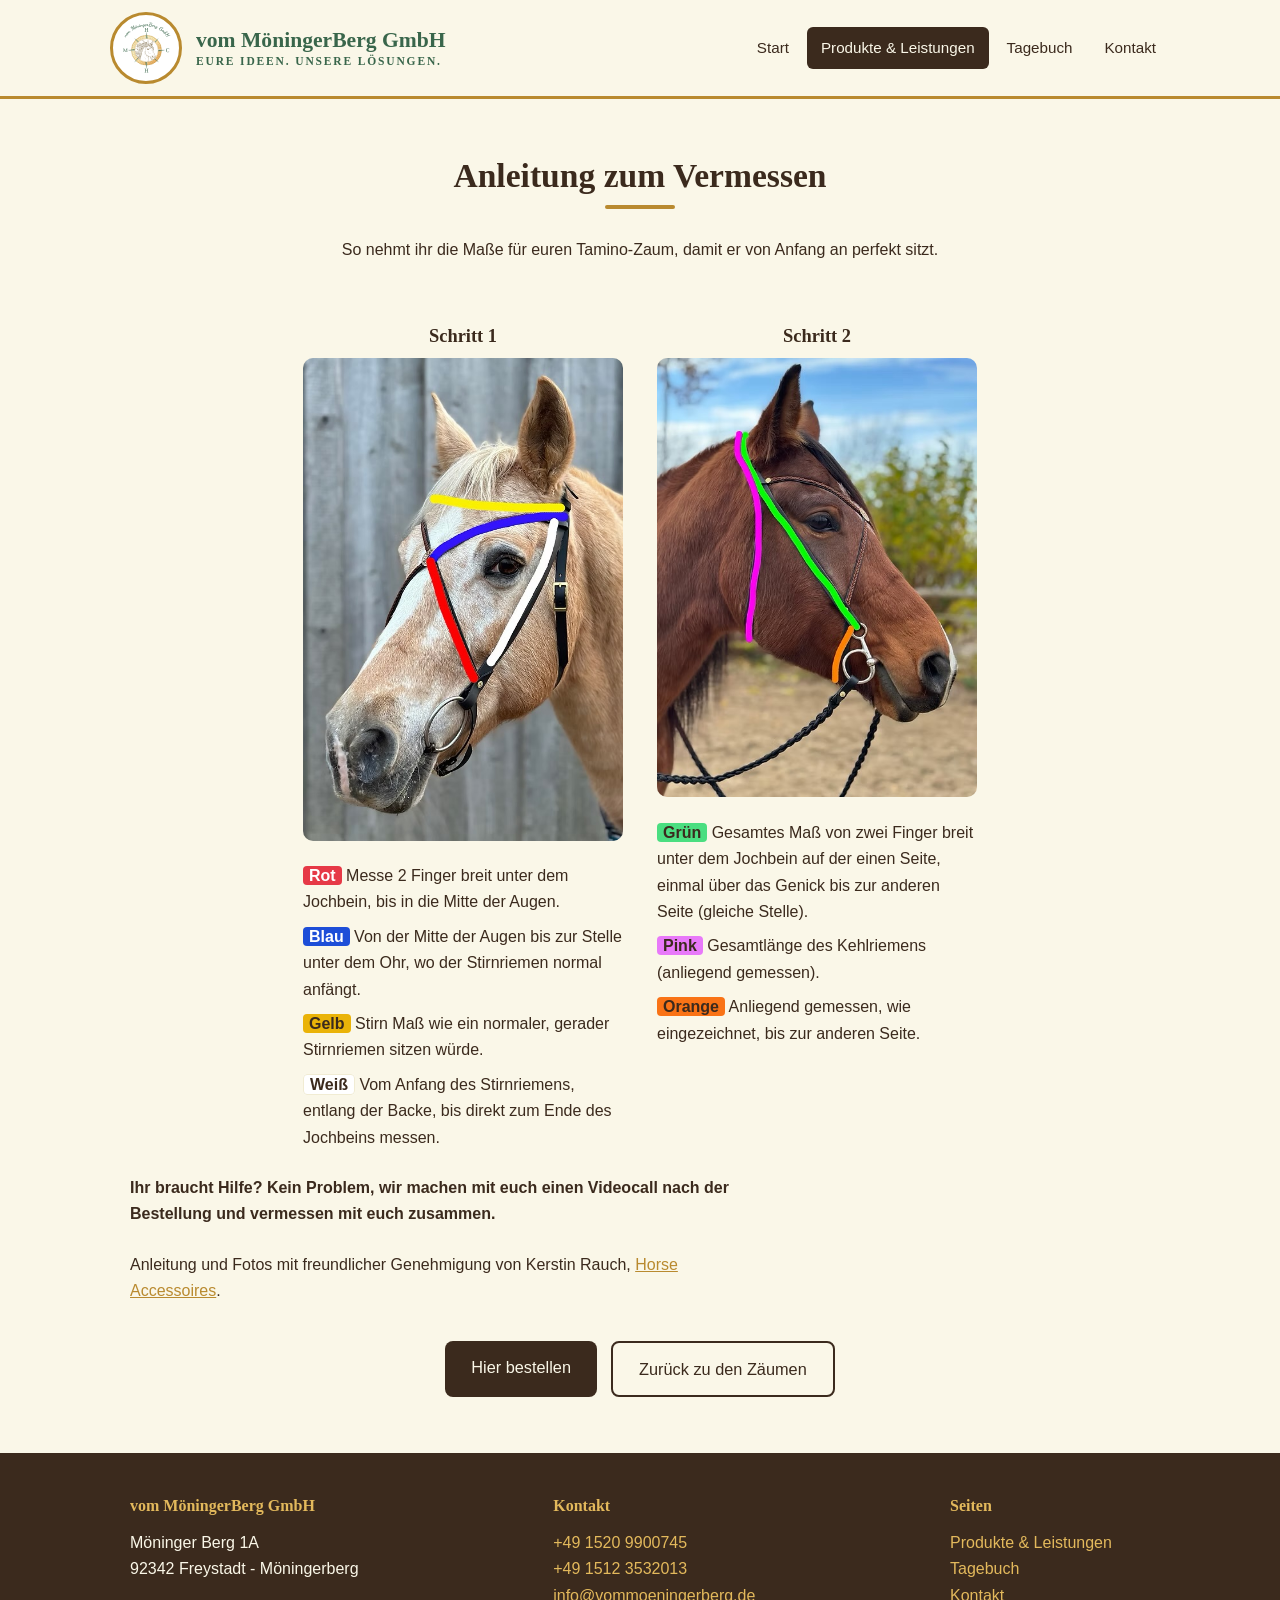
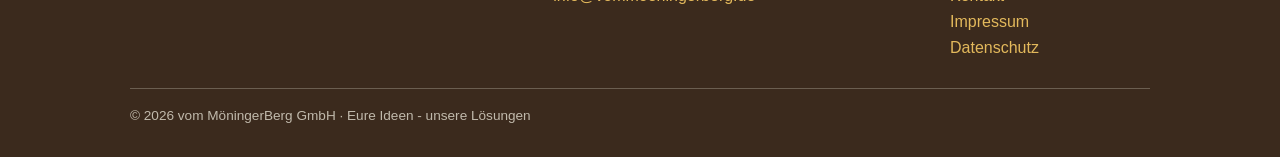
==== anleitung-vermessen.html @ 2d28aab5 "Neue Anleitungsseite zum Vermessen für den Tamino-Zaum Mit Fotos/Anleitung von Kerstin Rauch (Horse " ====
<!DOCTYPE html>
<html lang="de">
<head>
<meta charset="utf-8">
<meta name="viewport" content="width=device-width, initial-scale=1">
<title>Anleitung zum Vermessen - vom MöningerBerg GmbH</title>
<meta name="description" content="So nehmt ihr die Maße für euren Tamino-Zaum: Schritt-für-Schritt-Anleitung zum Vermessen, mit freundlicher Genehmigung von Horse Accessoires.">
<link rel="stylesheet" href="style.css?v=18">
<link rel="canonical" href="https://www.vommoeningerberg.de/anleitung-vermessen.html">
<link rel="icon" href="assets/favicon.ico" sizes="any">
<link rel="icon" type="image/png" href="assets/favicon.png">
<link rel="apple-touch-icon" href="assets/favicon.png">
<meta property="og:type" content="website">
<meta property="og:site_name" content="vom MöningerBerg GmbH">
<meta property="og:locale" content="de_DE">
<meta property="og:title" content="Anleitung zum Vermessen - vom MöningerBerg GmbH">
<meta property="og:description" content="So nehmt ihr die Maße für euren Tamino-Zaum: Schritt-für-Schritt-Anleitung zum Vermessen, mit freundlicher Genehmigung von Horse Accessoires.">
<meta property="og:url" content="https://www.vommoeningerberg.de/anleitung-vermessen.html">
<meta property="og:image" content="https://www.vommoeningerberg.de/assets/og-vorschau.jpg">
<meta property="og:image:width" content="1200">
<meta property="og:image:height" content="630">
<meta name="twitter:card" content="summary_large_image">
<meta name="twitter:title" content="Anleitung zum Vermessen - vom MöningerBerg GmbH">
<meta name="twitter:description" content="So nehmt ihr die Maße für euren Tamino-Zaum: Schritt-für-Schritt-Anleitung zum Vermessen, mit freundlicher Genehmigung von Horse Accessoires.">
<meta name="twitter:image" content="https://www.vommoeningerberg.de/assets/og-vorschau.jpg">
</head>
<body>

<header class="site">
  <div class="wrap headbar">
    <div class="logo-badge" aria-hidden="true"></div>
    <a class="wordmark" href="index.html">vom MöningerBerg GmbH
      <small>Eure Ideen. Unsere Lösungen.</small>
    </a>
    <nav class="main">
      <a href="index.html">Start</a>
      <a class="aktiv" href="produkte.html">Produkte &amp; Leistungen</a>
      <a href="tagebuch.html">Tagebuch</a>
      <a href="kontakt.html">Kontakt</a>
    </nav>
  </div>
</header>

<section class="block">
  <div class="wrap">
    <div class="zentriert">
      <h1>Anleitung zum Vermessen</h1>
      <div class="goldlinie"></div>
      <p class="sub" style="max-width:620px;margin:0 auto 36px">So nehmt ihr die Maße für euren Tamino-Zaum, damit er von Anfang an perfekt sitzt.</p>
    </div>

    <div style="display:flex;flex-wrap:wrap;gap:34px;justify-content:center">
      <div style="max-width:320px">
        <h3 style="text-align:center;margin-bottom:10px">Schritt 1</h3>
        <img src="assets/anleitung-vermessen-1.jpg" width="560" height="844" loading="lazy" style="width:100%;height:auto;border-radius:10px" alt="Anleitung zum Vermessen: farbige Linien am Pferdekopf zeigen Genickstück, Backenstück, Nasenriemen und Stirnband">
        <p style="margin-top:14px"><span style="background:#e63946;color:#fff;padding:1px 6px;border-radius:4px;font-weight:600">Rot</span> Messe 2 Finger breit unter dem Jochbein, bis in die Mitte der Augen.</p>
        <p style="margin-top:8px"><span style="background:#1d4ed8;color:#fff;padding:1px 6px;border-radius:4px;font-weight:600">Blau</span> Von der Mitte der Augen bis zur Stelle unter dem Ohr, wo der Stirnriemen normal anfängt.</p>
        <p style="margin-top:8px"><span style="background:#eab308;color:#3b2a1d;padding:1px 6px;border-radius:4px;font-weight:600">Gelb</span> Stirn Maß wie ein normaler, gerader Stirnriemen sitzen würde.</p>
        <p style="margin-top:8px"><span style="background:#fff;color:#3b2a1d;padding:1px 6px;border-radius:4px;font-weight:600;border:1px solid var(--creme-dunkel)">Weiß</span> Vom Anfang des Stirnriemens, entlang der Backe, bis direkt zum Ende des Jochbeins messen.</p>
      </div>
      <div style="max-width:320px">
        <h3 style="text-align:center;margin-bottom:10px">Schritt 2</h3>
        <img src="assets/anleitung-vermessen-2.jpg" width="500" height="686" loading="lazy" style="width:100%;height:auto;border-radius:10px" alt="Anleitung zum Vermessen im Profil: farbige Linien zeigen Genickstück und Backenstück am Pferdekopf">
        <p style="margin-top:14px"><span style="background:#4ade80;color:#3b2a1d;padding:1px 6px;border-radius:4px;font-weight:600">Grün</span> Gesamtes Maß von zwei Finger breit unter dem Jochbein auf der einen Seite, einmal über das Genick bis zur anderen Seite (gleiche Stelle).</p>
        <p style="margin-top:8px"><span style="background:#e879f9;color:#3b2a1d;padding:1px 6px;border-radius:4px;font-weight:600">Pink</span> Gesamtlänge des Kehlriemens (anliegend gemessen).</p>
        <p style="margin-top:8px"><span style="background:#f97316;color:#3b2a1d;padding:1px 6px;border-radius:4px;font-weight:600">Orange</span> Anliegend gemessen, wie eingezeichnet, bis zur anderen Seite.</p>
      </div>
    </div>

    <p style="margin-top:24px;max-width:620px;font-weight:700">Ihr braucht Hilfe? Kein Problem, wir machen mit euch einen Videocall nach der Bestellung und vermessen mit euch zusammen.</p>

    <p style="margin-top:24px;max-width:620px">Anleitung und Fotos mit freundlicher Genehmigung von Kerstin Rauch, <a href="https://www.horseaccessoires.de" target="_blank" rel="noopener">Horse Accessoires</a>.</p>

    <div class="knopfzeile" style="margin-top:36px">
      <a class="knopf voll" href="mailto:info@vommoeningerberg.de?subject=Bestellung%20Tamino-Zaum&body=Hallo%2C%0A%0Awir%20m%C3%B6chten%20einen%20Tamino-Zaum%20bestellen.%0A%0AName%3A%0APferdename%3A%0A%0AUnsere%20Ma%C3%9Fe%20%28siehe%20Anleitung%29%3A%0ARot%3A%0ABlau%3A%0AGelb%3A%0AWei%C3%9F%3A%0AGr%C3%BCn%3A%0APink%3A%0AOrange%3A%0A%0ALiebe%20Gr%C3%BC%C3%9Fe">Hier bestellen</a>
      <a class="knopf rand" href="produkte.html#zaeume">Zurück zu den Zäumen</a>
    </div>
  </div>
</section>

<footer class="site">
  <div class="wrap">
    <div class="fusszeilen">
      <div class="spalte">
        <h4>vom MöningerBerg GmbH</h4>
        <p>Möninger Berg 1A<br>92342 Freystadt - Möningerberg</p>
      </div>
      <div class="spalte">
        <h4>Kontakt</h4>
        <p><a href="tel:+4915209900745">+49 1520 9900745</a><br>
           <a href="tel:+4915123532013">+49 1512 3532013</a><br>
           <a href="mailto:info@vommoeningerberg.de">info@vommoeningerberg.de</a></p>
      </div>
      <div class="spalte">
        <h4>Seiten</h4>
        <p><a href="produkte.html">Produkte &amp; Leistungen</a><br>
           <a href="tagebuch.html">Tagebuch</a><br>
           <a href="kontakt.html">Kontakt</a><br>
           <a href="impressum.html">Impressum</a><br>
           <a href="datenschutz.html">Datenschutz</a></p>
      </div>
    </div>
    <p class="kleindruck">© 2026 vom MöningerBerg GmbH · Eure Ideen - unsere Lösungen</p>
  </div>
</footer>

</body>
</html>
---- style.css ----
/* vom MöningerBerg GmbH - Farbwelt nach Flyer: Creme, Dunkelbraun, Gold */
:root {
  --creme: #faf7e8;
  --creme-dunkel: #f1ecd3;
  --braun: #3b2a1d;
  --braun-hell: #6b5138;
  --gold: #b98a2f;
  --gold-hell: #e3b95c;
  --gruen: #39664b;
  --weiss: #ffffff;
}

* { margin: 0; padding: 0; box-sizing: border-box; }

body {
  background: var(--creme);
  color: var(--braun);
  font-family: "Avenir Next", "Segoe UI", Helvetica, Arial, sans-serif;
  line-height: 1.65;
}

h1, h2, h3, .wordmark {
  font-family: Georgia, "Times New Roman", serif;
  font-weight: 600;
  line-height: 1.25;
}

a { color: var(--gold); }

.wrap { max-width: 1060px; margin: 0 auto; padding: 0 20px; }

/* Kopfzeile */
header.site {
  background: var(--creme);
  border-bottom: 3px solid var(--gold);
  position: sticky; top: 0; z-index: 10;
}
.headbar { display: flex; align-items: center; gap: 14px; padding: 12px 0; flex-wrap: wrap; }
.logo-badge {
  width: 72px; height: 72px; border-radius: 50%;
  border: 3px solid var(--gold);
  background: var(--weiss) url("assets/logo-vmb.svg?v=6") center/74% no-repeat;
  flex-shrink: 0;
}
.wordmark { font-size: 1.35rem; color: var(--gruen); text-decoration: none; }
.wordmark small { display: block; font-size: 0.72rem; letter-spacing: 0.16em; text-transform: uppercase; color: var(--gruen); font-family: inherit; }
nav.main { margin-left: auto; display: flex; gap: 4px; flex-wrap: wrap; }
nav.main a {
  color: var(--braun); text-decoration: none; font-size: 0.95rem;
  padding: 8px 14px; border-radius: 6px;
}
nav.main a:hover { background: var(--creme-dunkel); }
nav.main a.aktiv { background: var(--braun); color: var(--creme); }

/* Held-Bereich: Tamino als dezenter Hintergrund hinter Creme-Schleier */
.hero {
  text-align: center;
  padding: 64px 20px 56px;
  background:
    linear-gradient(rgba(250, 247, 232, 0.78), rgba(250, 247, 232, 0.6) 45%, rgba(250, 247, 232, 0.86)),
    url("assets/tamino-hintergrund.jpg?v=2") center 28%/cover no-repeat;
}
.hero .logo-karte {
  display: block;
  width: min(380px, 78vw); height: auto;
  margin: 0 auto 18px;
}
.hero h1 { font-size: clamp(1.9rem, 5vw, 3rem); }
.hero .claim { font-size: clamp(1.05rem, 2.6vw, 1.35rem); color: var(--braun-hell); margin-top: 10px; }
.hero .sub { max-width: 620px; margin: 18px auto 0; }

.knopfzeile { margin-top: 30px; display: flex; gap: 14px; justify-content: center; flex-wrap: wrap; }
.knopf {
  display: inline-block; text-decoration: none; border-radius: 8px;
  padding: 13px 26px; font-size: 1.02rem;
}
.knopf.voll { background: var(--braun); color: var(--creme); }
.knopf.voll:hover { background: var(--braun-hell); }
.knopf.rand { border: 2px solid var(--braun); color: var(--braun); }
.knopf.rand:hover { background: var(--creme-dunkel); }

/* Abschnitte */
section.block { padding: 56px 0; }
section.block.dunkel { background: var(--creme-dunkel); }
.block h1, .block h2 { font-size: clamp(1.5rem, 3.5vw, 2.1rem); margin-bottom: 8px; }
.goldlinie { width: 70px; height: 4px; background: var(--gold); border-radius: 2px; margin: 0 0 28px; }
.miriam-bild {
  display: block; width: min(760px, 100%); height: auto;
  margin: 0 auto 26px; border-radius: 14px;
  box-shadow: 0 8px 26px rgba(59, 42, 29, 0.22);
}
.zentriert { text-align: center; }
.zentriert .goldlinie { margin-left: auto; margin-right: auto; }

/* Produkt-Karten */
.karten { display: grid; grid-template-columns: repeat(auto-fit, minmax(250px, 1fr)); gap: 20px; }
.karte {
  background: var(--weiss); border-radius: 12px; padding: 24px;
  border-top: 4px solid var(--gold);
  box-shadow: 0 3px 12px rgba(59, 42, 29, 0.08);
}
.karte h3 { margin-bottom: 8px; font-size: 1.15rem; }
.karte p { font-size: 0.95rem; color: var(--braun-hell); }
.karte a.mehr { display: inline-block; margin-top: 10px; font-size: 0.92rem; }

/* Produktseite */
.produkt { display: grid; grid-template-columns: 1fr 1fr; gap: 34px; align-items: center; padding: 44px 0; border-bottom: 1px solid var(--creme-dunkel); }
.produkt:last-child { border-bottom: none; }
.produkt img { width: 100%; height: auto; border-radius: 12px; box-shadow: 0 6px 20px rgba(59, 42, 29, 0.18); }
.produkt .foto-fehlt {
  border-radius: 12px; border: 2px dashed var(--gold);
  min-height: 220px; display: flex; align-items: center; justify-content: center;
  color: var(--braun-hell); font-size: 0.95rem; text-align: center; padding: 20px;
  background: var(--weiss);
}
.produkt h2, .produkt h3 { font-size: 1.5rem; margin-bottom: 10px; }
#handling { align-items: start; }
@media (max-width: 720px) { .produkt { grid-template-columns: 1fr; } }

/* Tagebuch */
.eintrag {
  background: var(--weiss); border-radius: 12px; padding: 26px 28px;
  border-top: 4px solid var(--gold); margin-bottom: 22px;
  box-shadow: 0 3px 12px rgba(59, 42, 29, 0.08);
}
.eintrag-datum { font-size: 0.85rem; color: var(--gold); text-transform: uppercase; letter-spacing: 0.06em; margin-bottom: 6px; }
.eintrag h2 { margin-bottom: 8px; }
.eintrag img { display: block; width: 100%; height: auto; max-width: 500px; border-radius: 10px; margin-top: 14px; }
.eintrag .fotoreihe { display: flex; gap: 14px; flex-wrap: wrap; margin-top: 14px; }
.eintrag .fotoreihe img { flex: 1 1 240px; max-width: 100%; height: auto; margin-top: 0; }

/* Preisliste */
.preisliste { list-style: none; margin-top: 14px; max-width: 380px; }
.preisliste li {
  display: flex; justify-content: space-between; gap: 10px;
  padding: 6px 0; border-bottom: 1px dashed var(--creme-dunkel);
  font-size: 0.95rem;
}
.preisliste li span:last-child { color: var(--gold); font-weight: 600; white-space: nowrap; }

/* Weiterlesen-Aufklapper */
.weiterlesen { margin-top: 10px; }
.weiterlesen summary {
  color: var(--gold); cursor: pointer; font-weight: 600;
  list-style: none; font-size: 0.95rem;
}
.weiterlesen summary::-webkit-details-marker { display: none; }
.weiterlesen summary:hover { text-decoration: underline; }
.weiterlesen[open] summary { margin-bottom: 10px; }
.weiterlesen p { margin-top: 10px; }

/* Kontakt + Impressum */
.infokarte {
  background: var(--weiss); border-radius: 12px; padding: 28px;
  border-left: 5px solid var(--gold); margin-bottom: 20px;
  box-shadow: 0 3px 12px rgba(59, 42, 29, 0.08);
}
.infokarte h2 { margin-bottom: 10px; }
.infokarte h3 { margin-bottom: 10px; }
.platzhalter { background: #fdf3d1; border-radius: 4px; padding: 1px 6px; }

/* Über uns */
.block h3 { font-size: 1.15rem; margin: 26px 0 10px; }
.textblock { max-width: 720px; margin: 0 auto; }
.textblock p + p { margin-top: 14px; }
.merkmale { max-width: 720px; margin: 14px auto 0; padding-left: 22px; }
.merkmale li { margin-bottom: 8px; color: var(--braun-hell); }
.merkmale li::marker { color: var(--gold); }

/* Fußzeile */
footer.site {
  background: var(--braun); color: var(--creme);
  padding: 40px 0 30px; margin-top: 0;
}
footer.site a { color: var(--gold-hell); text-decoration: none; }
footer.site a:hover { text-decoration: underline; }
.fusszeilen { display: flex; gap: 40px; flex-wrap: wrap; justify-content: space-between; }
.fusszeilen .spalte { min-width: 200px; }
.fusszeilen h4 { font-family: Georgia, serif; margin-bottom: 10px; color: var(--gold-hell); }
.kleindruck { margin-top: 26px; padding-top: 16px; border-top: 1px solid rgba(250, 247, 232, 0.25); font-size: 0.85rem; color: rgba(250, 247, 232, 0.7); }
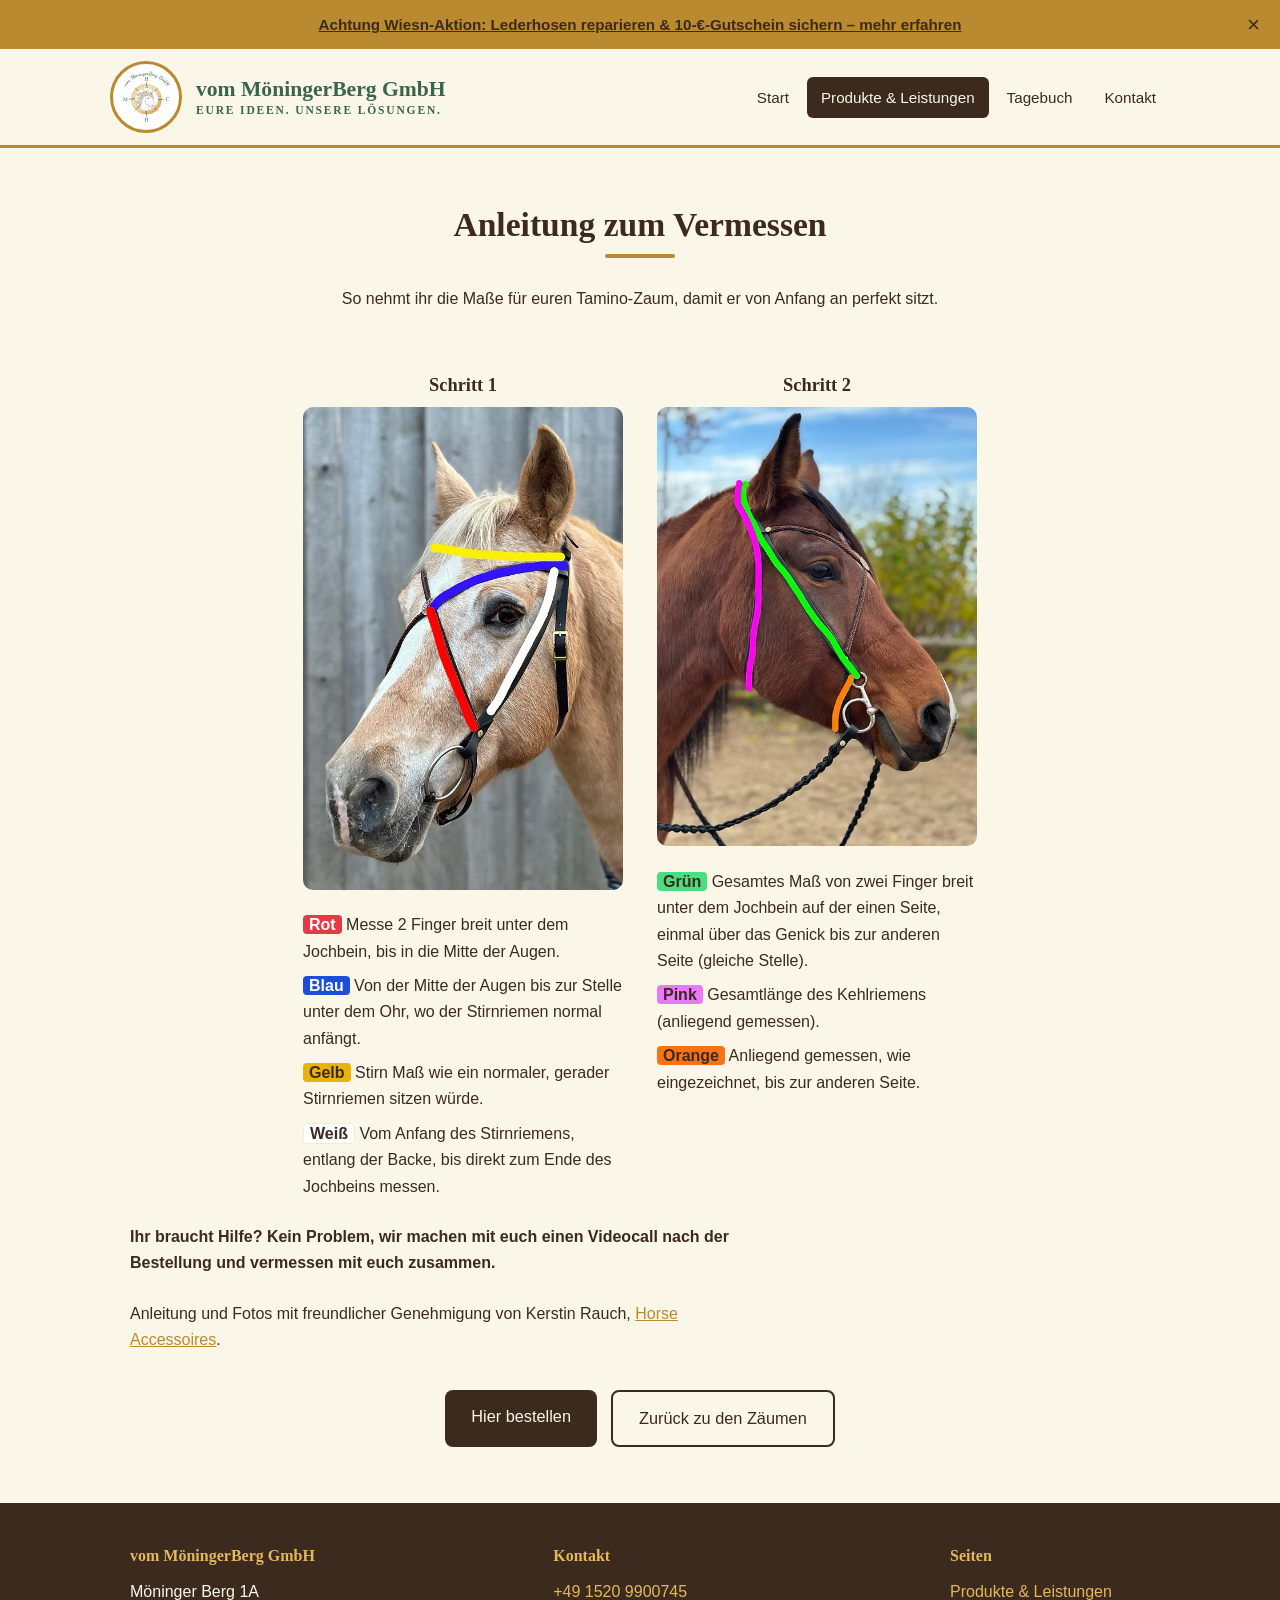
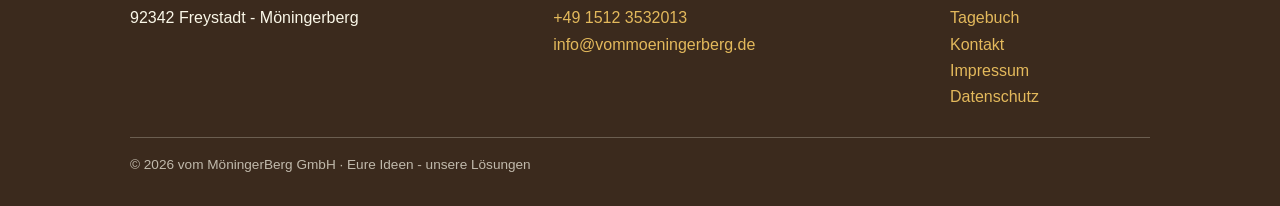
==== commit b050de56: "Wiesn-Aktion: neue Seite mit Lederhosen-Reparatur-Gutschein, Banner auf allen Seiten" ====
--- a/anleitung-vermessen.html
+++ b/anleitung-vermessen.html
@@ -25,6 +25,12 @@
 <meta name="twitter:image" content="https://www.vommoeningerberg.de/assets/og-vorschau.jpg">
 </head>
 <body>
+
+<div id="aktion-banner" class="aktion-banner">
+  <a class="aktion-banner-link" href="wiesn-aktion.html">Achtung Wiesn-Aktion: Lederhosen reparieren &amp; 10-€-Gutschein sichern – mehr erfahren</a>
+  <button type="button" class="aktion-banner-close" aria-label="Aktion schließen" onclick="document.getElementById('aktion-banner').style.display='none';try{localStorage.setItem('wiesnAktionClosed','1')}catch(e){}">&times;</button>
+</div>
+<script>try{if(localStorage.getItem('wiesnAktionClosed')){document.getElementById('aktion-banner').style.display='none';}}catch(e){}</script>
 
 <header class="site">
   <div class="wrap headbar">
--- a/style.css
+++ b/style.css
@@ -117,6 +117,23 @@
 #handling { align-items: start; }
 @media (max-width: 720px) { .produkt { grid-template-columns: 1fr; } }
 
+/* Aktions-Banner */
+.aktion-banner {
+  background: var(--gold); color: var(--braun);
+  display: flex; align-items: center; justify-content: center;
+  position: relative; padding: 12px 46px; text-align: center;
+  font-size: 0.95rem;
+}
+.aktion-banner-link { color: var(--braun); text-decoration: underline; font-weight: 600; }
+.aktion-banner-link:hover { color: var(--weiss); }
+.aktion-banner-close {
+  position: absolute; right: 10px; top: 50%; transform: translateY(-50%);
+  background: none; border: none; font-size: 1.4rem; line-height: 1; cursor: pointer;
+  color: var(--braun); padding: 4px 10px;
+}
+.aktion-banner-close:hover { color: var(--weiss); }
+@media (max-width: 720px) { .aktion-banner { font-size: 0.82rem; padding: 10px 40px; } }
+
 /* Tagebuch */
 .eintrag {
   background: var(--weiss); border-radius: 12px; padding: 26px 28px;
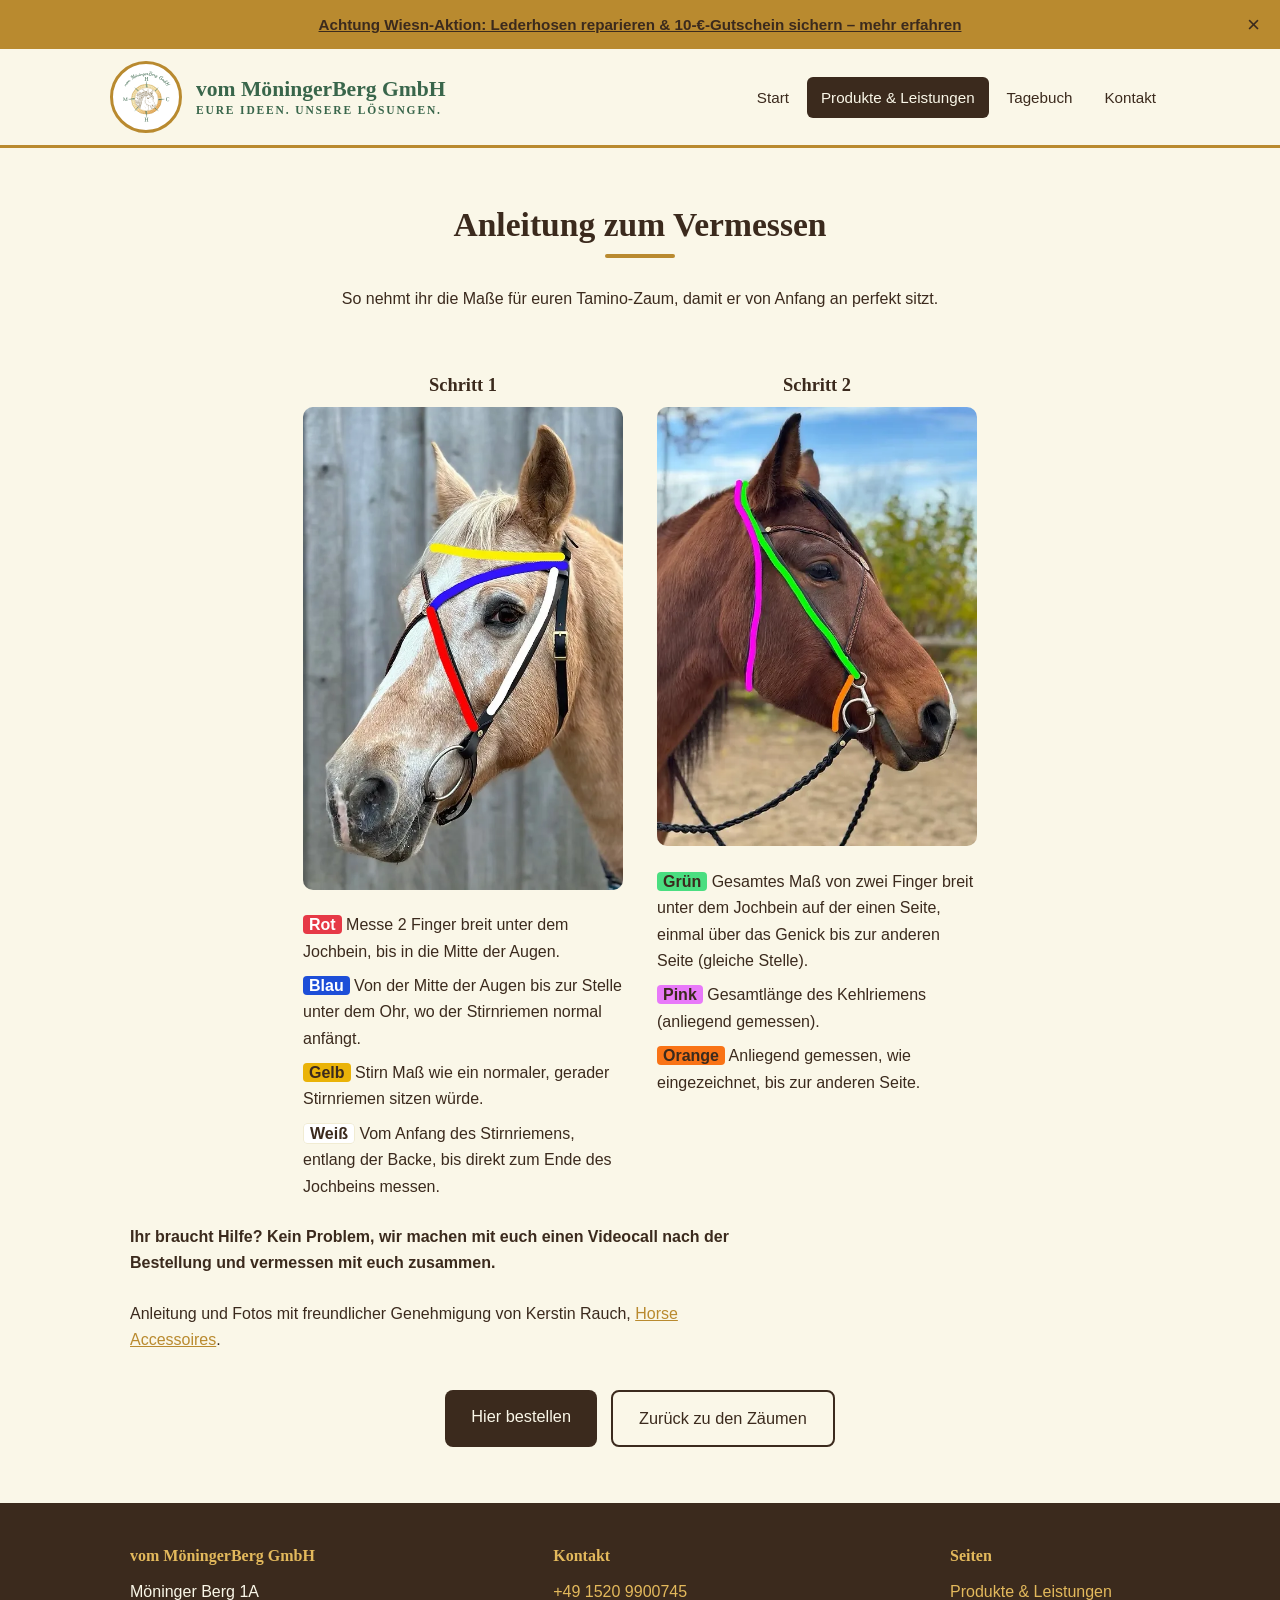
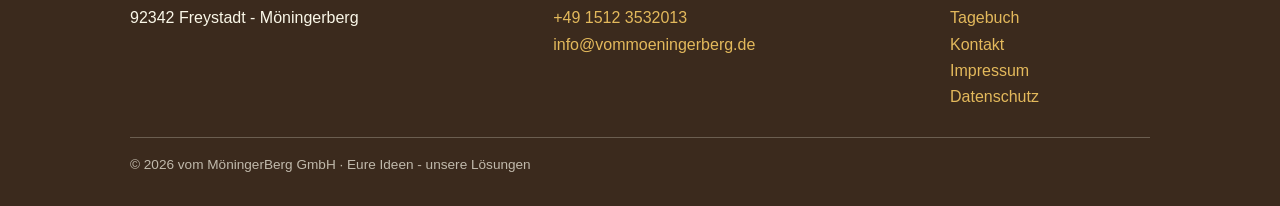
==== commit 48eccb7b: "Bilder als WebP ausliefern (kleinere Dateigrößen, gleiche Optik) Ergänzt bestehende Produkt- und Tag" ====
--- a/anleitung-vermessen.html
+++ b/anleitung-vermessen.html
@@ -58,7 +58,7 @@
     <div style="display:flex;flex-wrap:wrap;gap:34px;justify-content:center">
       <div style="max-width:320px">
         <h3 style="text-align:center;margin-bottom:10px">Schritt 1</h3>
-        <img src="assets/anleitung-vermessen-1.jpg" width="560" height="844" loading="lazy" style="width:100%;height:auto;border-radius:10px" alt="Anleitung zum Vermessen: farbige Linien am Pferdekopf zeigen Genickstück, Backenstück, Nasenriemen und Stirnband">
+        <picture><source srcset="assets/anleitung-vermessen-1.webp" type="image/webp"><img src="assets/anleitung-vermessen-1.jpg" width="560" height="844" loading="lazy" style="width:100%;height:auto;border-radius:10px" alt="Anleitung zum Vermessen: farbige Linien am Pferdekopf zeigen Genickstück, Backenstück, Nasenriemen und Stirnband"></picture>
         <p style="margin-top:14px"><span style="background:#e63946;color:#fff;padding:1px 6px;border-radius:4px;font-weight:600">Rot</span> Messe 2 Finger breit unter dem Jochbein, bis in die Mitte der Augen.</p>
         <p style="margin-top:8px"><span style="background:#1d4ed8;color:#fff;padding:1px 6px;border-radius:4px;font-weight:600">Blau</span> Von der Mitte der Augen bis zur Stelle unter dem Ohr, wo der Stirnriemen normal anfängt.</p>
         <p style="margin-top:8px"><span style="background:#eab308;color:#3b2a1d;padding:1px 6px;border-radius:4px;font-weight:600">Gelb</span> Stirn Maß wie ein normaler, gerader Stirnriemen sitzen würde.</p>
@@ -66,7 +66,7 @@
       </div>
       <div style="max-width:320px">
         <h3 style="text-align:center;margin-bottom:10px">Schritt 2</h3>
-        <img src="assets/anleitung-vermessen-2.jpg" width="500" height="686" loading="lazy" style="width:100%;height:auto;border-radius:10px" alt="Anleitung zum Vermessen im Profil: farbige Linien zeigen Genickstück und Backenstück am Pferdekopf">
+        <picture><source srcset="assets/anleitung-vermessen-2.webp" type="image/webp"><img src="assets/anleitung-vermessen-2.jpg" width="500" height="686" loading="lazy" style="width:100%;height:auto;border-radius:10px" alt="Anleitung zum Vermessen im Profil: farbige Linien zeigen Genickstück und Backenstück am Pferdekopf"></picture>
         <p style="margin-top:14px"><span style="background:#4ade80;color:#3b2a1d;padding:1px 6px;border-radius:4px;font-weight:600">Grün</span> Gesamtes Maß von zwei Finger breit unter dem Jochbein auf der einen Seite, einmal über das Genick bis zur anderen Seite (gleiche Stelle).</p>
         <p style="margin-top:8px"><span style="background:#e879f9;color:#3b2a1d;padding:1px 6px;border-radius:4px;font-weight:600">Pink</span> Gesamtlänge des Kehlriemens (anliegend gemessen).</p>
         <p style="margin-top:8px"><span style="background:#f97316;color:#3b2a1d;padding:1px 6px;border-radius:4px;font-weight:600">Orange</span> Anliegend gemessen, wie eingezeichnet, bis zur anderen Seite.</p>
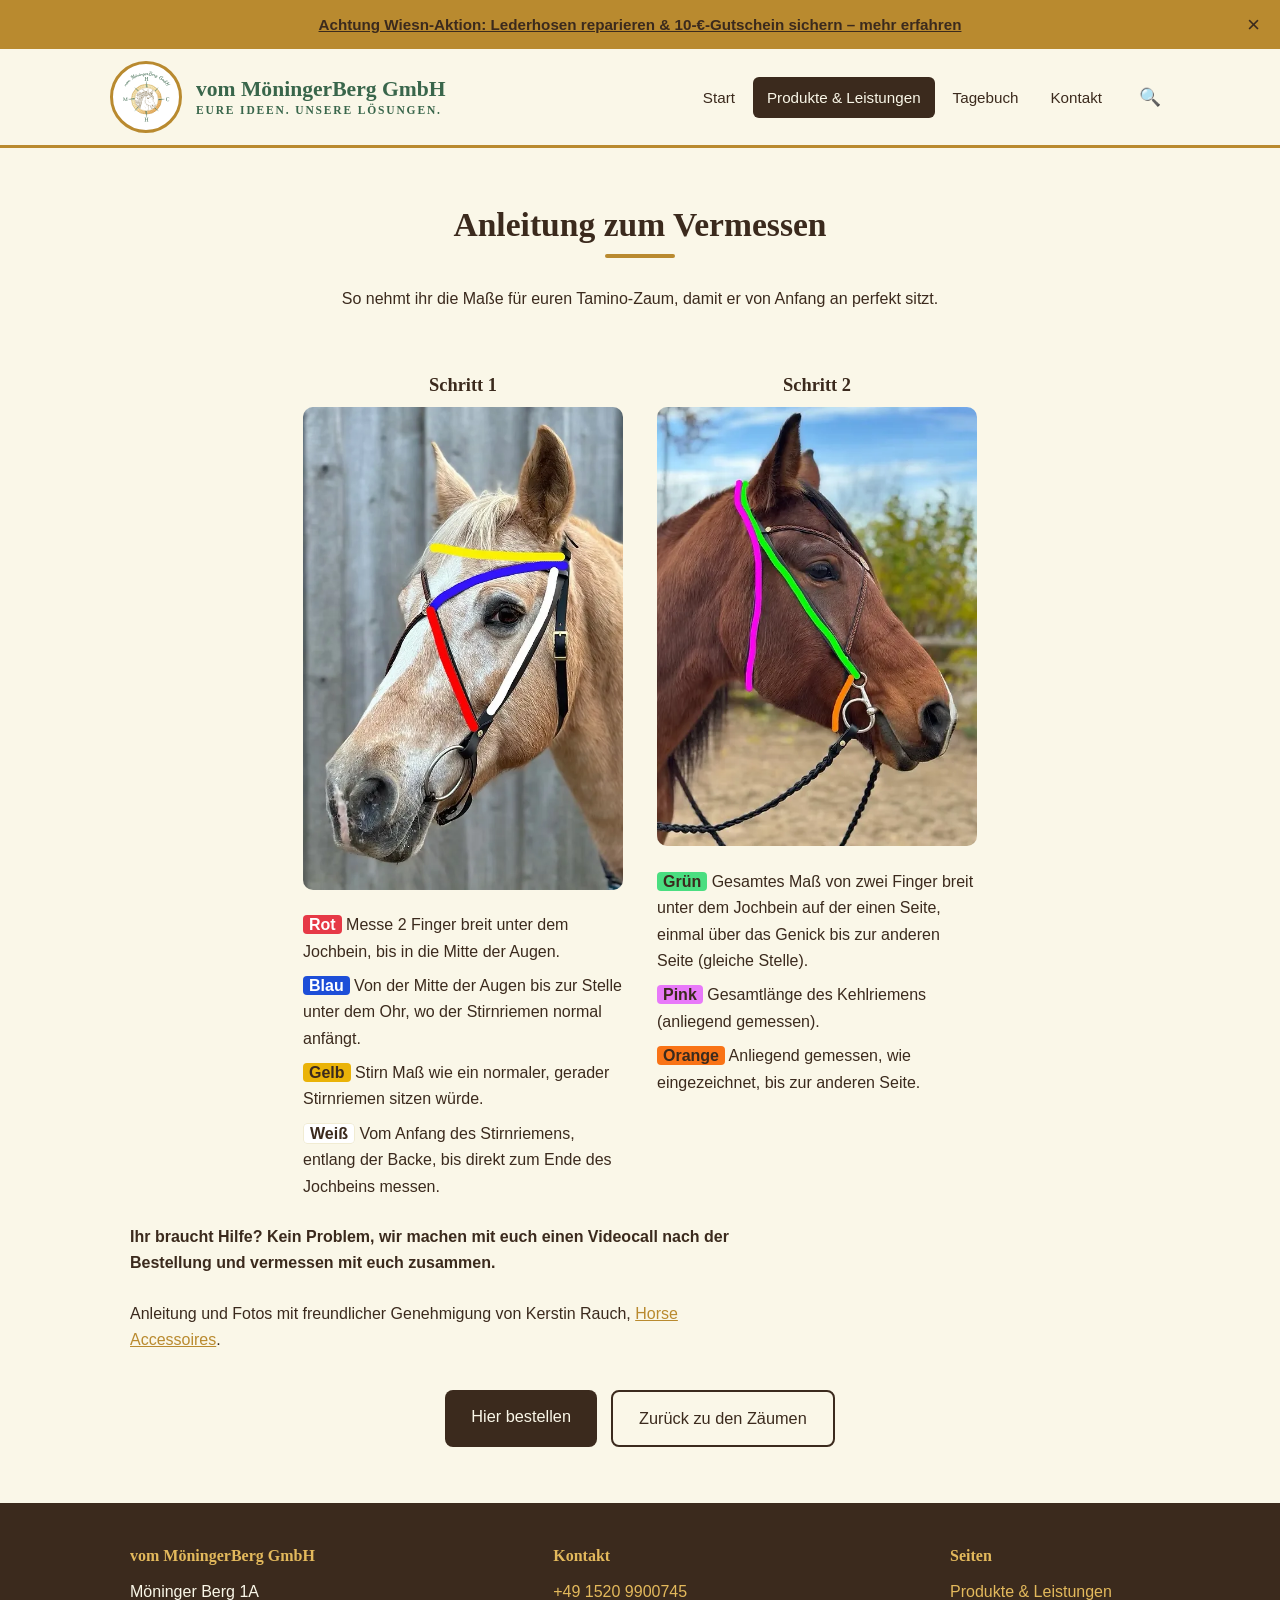
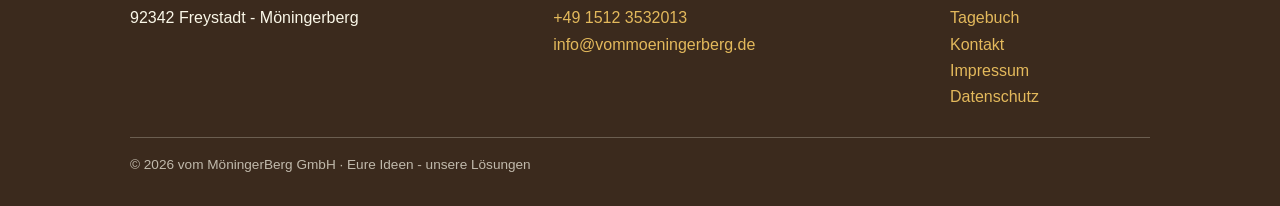
==== commit 457cfb64: "Website-Suche mit mobilem Burger-Menü, Halsbänder in Produkte-Überschrift, Gewinnspiel-Ende automati" ====
--- a/anleitung-vermessen.html
+++ b/anleitung-vermessen.html
@@ -5,7 +5,8 @@
 <meta name="viewport" content="width=device-width, initial-scale=1">
 <title>Anleitung zum Vermessen - vom MöningerBerg GmbH</title>
 <meta name="description" content="So nehmt ihr die Maße für euren Tamino-Zaum: Schritt-für-Schritt-Anleitung zum Vermessen, mit freundlicher Genehmigung von Horse Accessoires.">
-<link rel="stylesheet" href="style.css?v=18">
+<link rel="stylesheet" href="style.css?v=27">
+<script defer src="assets/search.js?v=5"></script>
 <link rel="canonical" href="https://www.vommoeningerberg.de/anleitung-vermessen.html">
 <link rel="icon" href="assets/favicon.ico" sizes="any">
 <link rel="icon" type="image/png" href="assets/favicon.png">
@@ -38,12 +39,21 @@
     <a class="wordmark" href="index.html">vom MöningerBerg GmbH
       <small>Eure Ideen. Unsere Lösungen.</small>
     </a>
+    <button type="button" class="menu-knopf" aria-label="Menü öffnen" aria-expanded="false"><span></span><span></span><span></span></button>
     <nav class="main">
       <a href="index.html">Start</a>
       <a class="aktiv" href="produkte.html">Produkte &amp; Leistungen</a>
       <a href="tagebuch.html">Tagebuch</a>
       <a href="kontakt.html">Kontakt</a>
     </nav>
+    <div class="suche">
+      <button type="button" class="suche-knopf" aria-label="Suche öffnen" aria-expanded="false">&#128269;</button>
+      <div class="suche-panel" hidden>
+        <input type="search" class="suche-eingabe" placeholder="Suchen…" aria-label="Suchbegriff">
+        <p class="suche-hinweis" hidden>Häufig gesucht</p>
+        <ul class="suche-ergebnisse"></ul>
+      </div>
+    </div>
   </div>
 </header>
 
--- a/style.css
+++ b/style.css
@@ -52,6 +52,56 @@
 nav.main a:hover { background: var(--creme-dunkel); }
 nav.main a.aktiv { background: var(--braun); color: var(--creme); }
 
+.menu-knopf {
+  display: none; width: 40px; height: 40px; border: none; background: none; cursor: pointer;
+  flex-direction: column; justify-content: center; align-items: center; gap: 5px;
+}
+.menu-knopf span { display: block; width: 22px; height: 2px; background: var(--braun); border-radius: 1px; }
+.menu-knopf:hover { background: var(--creme-dunkel); border-radius: 6px; }
+
+.suche { position: relative; }
+
+@media (max-width: 720px) {
+  .headbar { position: relative; justify-content: center; padding-bottom: 56px; }
+  .logo-badge { margin: 0 5px; }
+  .menu-knopf {
+    display: flex; position: absolute; bottom: 8px; right: 4px;
+  }
+  nav.main {
+    display: none; position: absolute; top: 100%; left: 0; right: 0; margin-left: 0;
+    flex-direction: column; gap: 0;
+    background: var(--weiss); border-top: 1px solid var(--creme-dunkel);
+    box-shadow: 0 6px 20px rgba(59, 42, 29, 0.18); z-index: 15;
+  }
+  nav.main.offen { display: flex; }
+  nav.main a { padding: 13px 18px; border-radius: 0; }
+  .suche { position: absolute; bottom: 8px; right: 48px; margin-left: 0; }
+}
+
+.suche-knopf {
+  width: 40px; height: 40px; border-radius: 6px; border: none; background: none;
+  color: var(--braun); font-size: 1.1rem; cursor: pointer;
+}
+.suche-knopf:hover { background: var(--creme-dunkel); }
+.suche-panel {
+  position: absolute; top: calc(100% + 8px); right: 0; width: 280px;
+  background: var(--weiss); border-radius: 10px; border-top: 3px solid var(--gold);
+  box-shadow: 0 6px 20px rgba(59, 42, 29, 0.18); padding: 12px; z-index: 20;
+}
+.suche-eingabe {
+  width: 100%; box-sizing: border-box; padding: 9px 12px; border-radius: 6px;
+  border: 1px solid var(--creme-dunkel); background: var(--creme); color: var(--braun);
+  font-size: 0.95rem;
+}
+.suche-eingabe:focus { outline: 2px solid var(--gold); }
+.suche-hinweis { margin: 10px 0 0; font-size: 0.78rem; text-transform: uppercase; letter-spacing: 0.06em; color: var(--gold); }
+.suche-ergebnisse { list-style: none; margin: 8px 0 0; padding: 0; max-height: 260px; overflow-y: auto; }
+.suche-ergebnisse li { border-top: 1px solid var(--creme-dunkel); }
+.suche-ergebnisse li:first-child { border-top: none; }
+.suche-ergebnisse a { display: block; padding: 9px 4px; color: var(--braun); text-decoration: none; font-size: 0.92rem; }
+.suche-ergebnisse a:hover { background: var(--creme-dunkel); }
+.suche-leer { padding: 9px 4px; color: var(--braun-hell); font-size: 0.9rem; }
+
 /* Held-Bereich: Tamino als dezenter Hintergrund hinter Creme-Schleier */
 .hero {
   text-align: center;
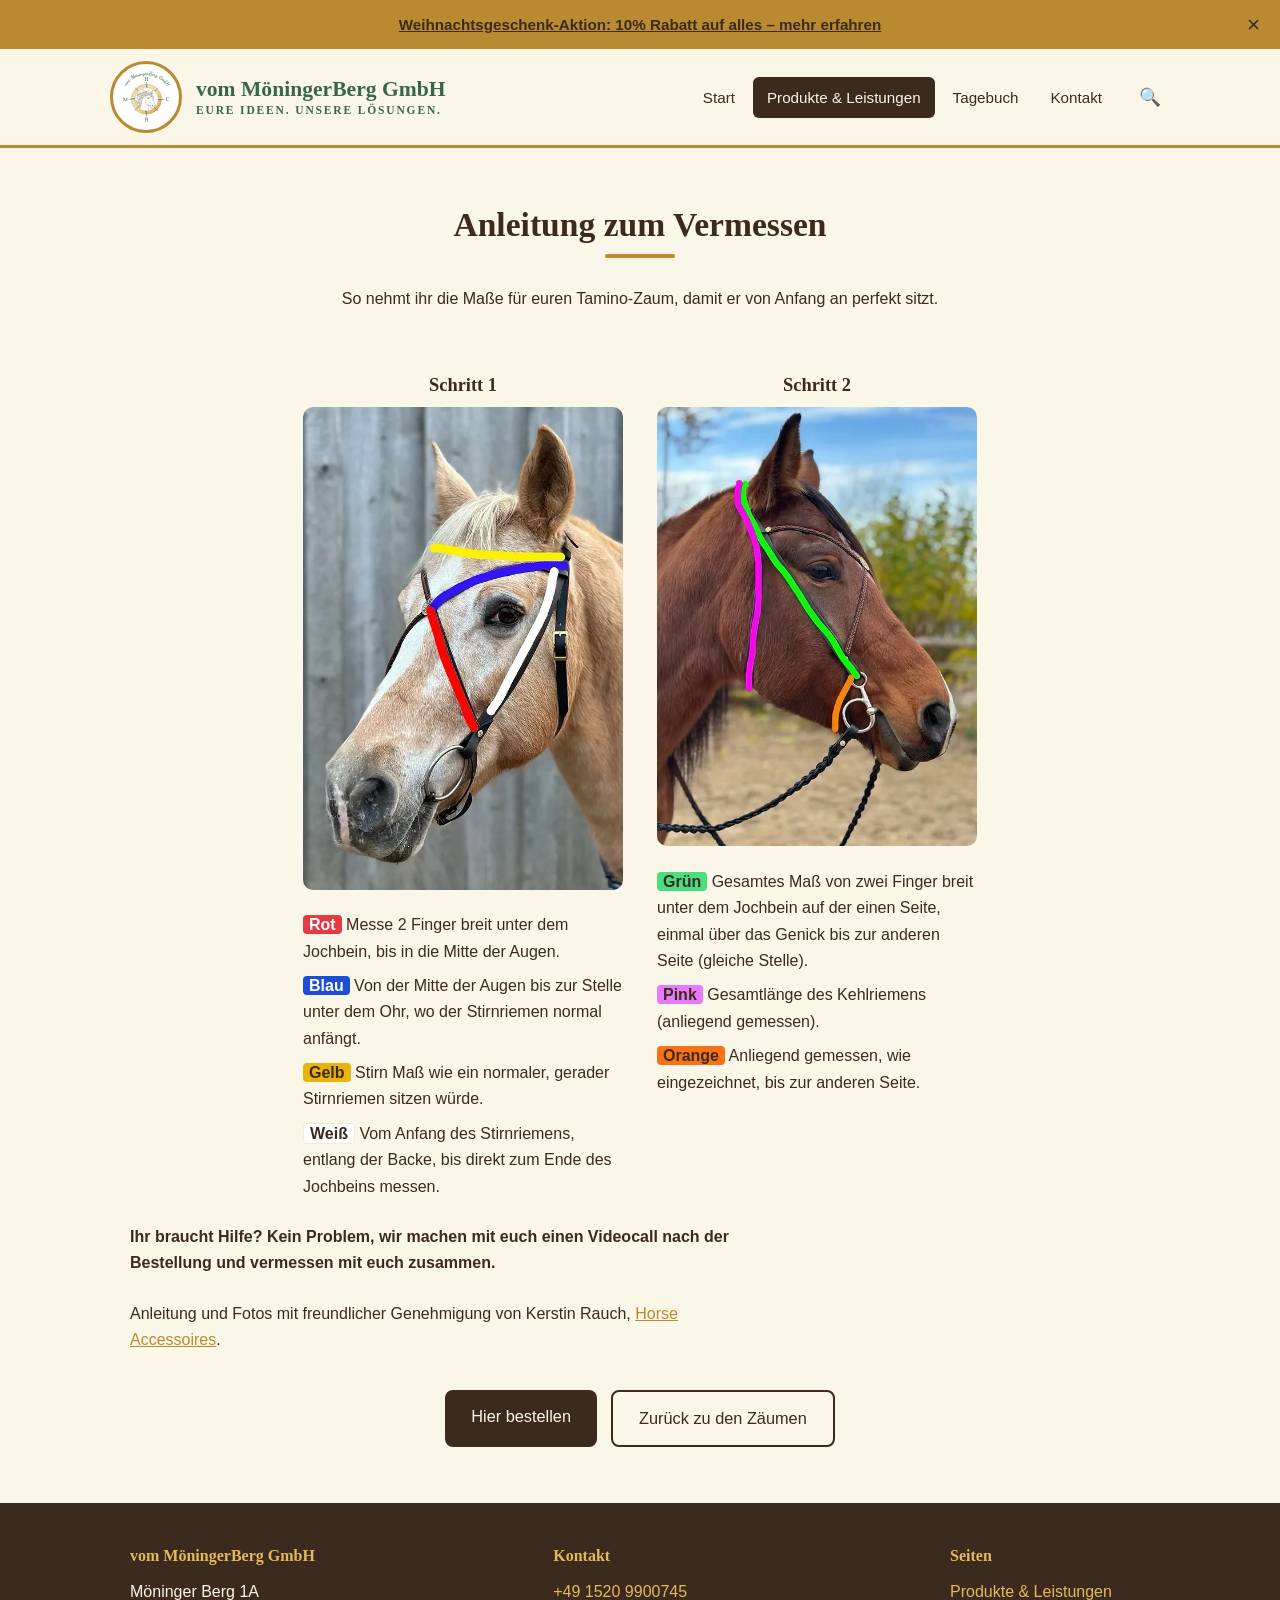
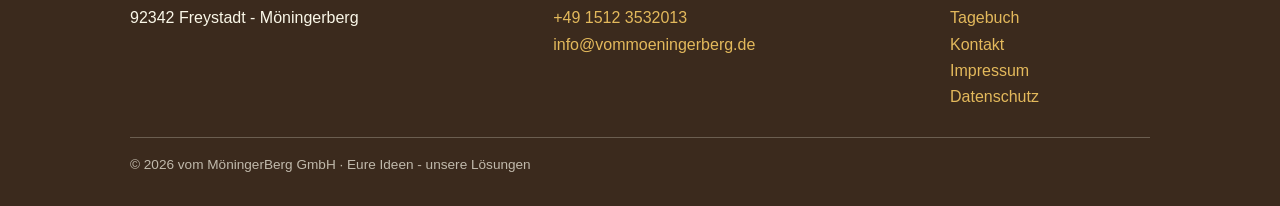
==== commit 9ffe48c4: "Wiesn-Aktion durch Weihnachtsgeschenk-Aktion ersetzen (10% Rabatt)" ====
--- a/anleitung-vermessen.html
+++ b/anleitung-vermessen.html
@@ -6,7 +6,7 @@
 <title>Anleitung zum Vermessen - vom MöningerBerg GmbH</title>
 <meta name="description" content="So nehmt ihr die Maße für euren Tamino-Zaum: Schritt-für-Schritt-Anleitung zum Vermessen, mit freundlicher Genehmigung von Horse Accessoires.">
 <link rel="stylesheet" href="style.css?v=27">
-<script defer src="assets/search.js?v=5"></script>
+<script defer src="assets/search.js?v=6"></script>
 <link rel="canonical" href="https://www.vommoeningerberg.de/anleitung-vermessen.html">
 <link rel="icon" href="assets/favicon.ico" sizes="any">
 <link rel="icon" type="image/png" href="assets/favicon.png">
@@ -28,10 +28,10 @@
 <body>
 
 <div id="aktion-banner" class="aktion-banner">
-  <a class="aktion-banner-link" href="wiesn-aktion.html">Achtung Wiesn-Aktion: Lederhosen reparieren &amp; 10-€-Gutschein sichern – mehr erfahren</a>
-  <button type="button" class="aktion-banner-close" aria-label="Aktion schließen" onclick="document.getElementById('aktion-banner').style.display='none';try{localStorage.setItem('wiesnAktionClosed','1')}catch(e){}">&times;</button>
+  <a class="aktion-banner-link" href="weihnachtsgeschenk-aktion.html">Weihnachtsgeschenk-Aktion: 10% Rabatt auf alles – mehr erfahren</a>
+  <button type="button" class="aktion-banner-close" aria-label="Aktion schließen" onclick="document.getElementById('aktion-banner').style.display='none';try{localStorage.setItem('weihnachtsAktionClosed','1')}catch(e){}">&times;</button>
 </div>
-<script>try{if(localStorage.getItem('wiesnAktionClosed')){document.getElementById('aktion-banner').style.display='none';}}catch(e){}</script>
+<script>try{if(localStorage.getItem('weihnachtsAktionClosed')){document.getElementById('aktion-banner').style.display='none';}}catch(e){}</script>
 
 <header class="site">
   <div class="wrap headbar">
